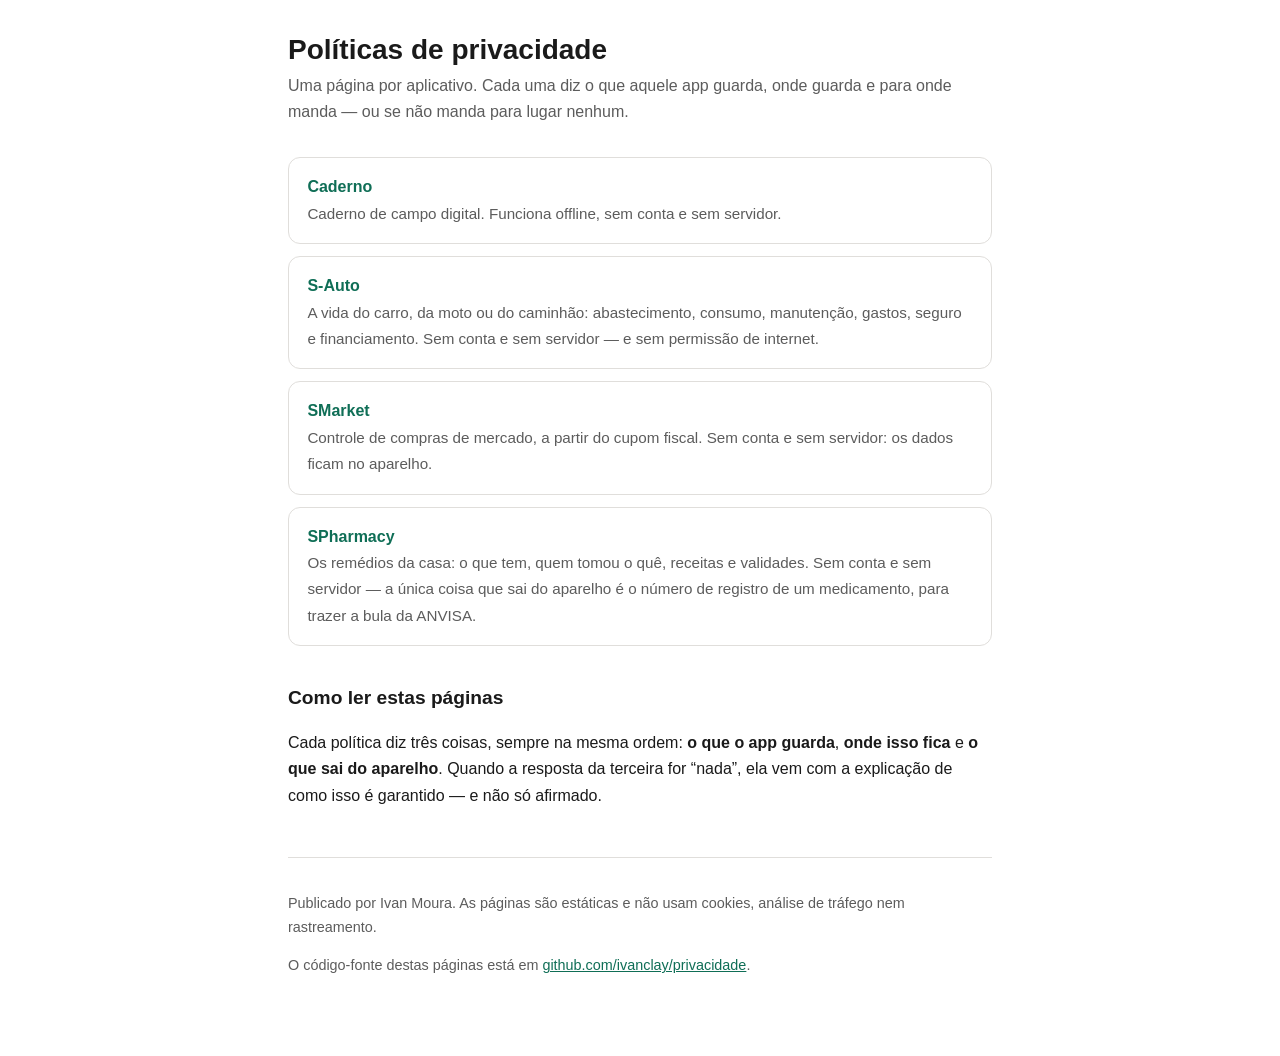
==== index.html @ 334f8fe8 "S-Auto 0.25.0: o nome novo, o S-Auto Pro pela Google Play e as permissoes de compra, e a pagina em d" ====
<!doctype html>
<html lang="pt-BR">
<head>
<meta charset="utf-8">
<meta name="viewport" content="width=device-width, initial-scale=1">
<title>Políticas de privacidade — Ivan Moura</title>
<meta name="description" content="Políticas de privacidade dos aplicativos publicados por Ivan Moura.">
<link rel="stylesheet" href="estilo.css">
</head>
<body>
<main>

  <h1>Políticas de privacidade</h1>
  <p class="subtitulo">Uma página por aplicativo. Cada uma diz o que aquele app guarda, onde guarda e
  para onde manda — ou se não manda para lugar nenhum.</p>

  <ul class="lista-de-apps">
    <li>
      <a href="caderno/">
        <strong>Caderno</strong>
        <span>Caderno de campo digital. Funciona offline, sem conta e sem servidor.</span>
      </a>
    </li>
    <li>
      <a href="sauto/">
        <strong>S-Auto</strong>
        <span>A vida do carro, da moto ou do caminhão: abastecimento, consumo, manutenção, gastos,
        seguro e financiamento. Sem conta e sem servidor — e sem permissão de internet.</span>
      </a>
    </li>
    <li>
      <a href="smarket/">
        <strong>SMarket</strong>
        <span>Controle de compras de mercado, a partir do cupom fiscal. Sem conta e sem servidor:
        os dados ficam no aparelho.</span>
      </a>
    </li>
    <li>
      <a href="spharmacy/">
        <strong>SPharmacy</strong>
        <span>Os remédios da casa: o que tem, quem tomou o quê, receitas e validades. Sem conta e
        sem servidor — a única coisa que sai do aparelho é o número de registro de um medicamento,
        para trazer a bula da ANVISA.</span>
      </a>
    </li>
  </ul>

  <h2>Como ler estas páginas</h2>

  <p>Cada política diz três coisas, sempre na mesma ordem: <strong>o que o app guarda</strong>,
  <strong>onde isso fica</strong> e <strong>o que sai do aparelho</strong>. Quando a resposta da
  terceira for “nada”, ela vem com a explicação de como isso é garantido — e não só afirmado.</p>

  <footer>
    <p>Publicado por Ivan Moura. As páginas são estáticas e não usam cookies, análise de tráfego nem
    rastreamento.</p>
    <p>O código-fonte destas páginas está em
    <a href="https://github.com/ivanclay/privacidade">github.com/ivanclay/privacidade</a>.</p>
  </footer>

</main>
</body>
</html>
---- estilo.css ----
/* Estilo comum das páginas de privacidade.
   Um arquivo só, para que acrescentar um app custe uma pasta e um HTML. */

:root {
  color-scheme: light dark;
  --fundo: #ffffff;
  --superficie: #f5f4f0;
  --texto: #1a1a1a;
  --texto-fraco: #5c5c5c;
  --linha: #e0dedb;
  --destaque: #0f6e56;
}

@media (prefers-color-scheme: dark) {
  :root {
    --fundo: #14161a;
    --superficie: #1d2026;
    --texto: #eceff4;
    --texto-fraco: #a6adba;
    --linha: #2c313a;
    --destaque: #5fcfae;
  }
}

* { box-sizing: border-box; }

body {
  margin: 0;
  padding: 2rem 1.25rem 4rem;
  background: var(--fundo);
  color: var(--texto);
  font: 16px/1.65 -apple-system, BlinkMacSystemFont, "Segoe UI", Roboto, Arial, sans-serif;
}

main { max-width: 44rem; margin: 0 auto; }

h1 { font-size: 1.75rem; line-height: 1.25; margin: 0 0 .35rem; }
h2 { font-size: 1.2rem; margin: 2.25rem 0 .5rem; }
h3 { font-size: 1rem; margin: 1.5rem 0 .35rem; }

.subtitulo { color: var(--texto-fraco); margin: 0 0 2rem; }

a { color: var(--destaque); }

.destaque {
  background: var(--superficie);
  border-radius: .75rem;
  padding: 1rem 1.15rem;
  margin: 1.5rem 0;
}

.destaque p:first-child { margin-top: 0; }
.destaque p:last-child { margin-bottom: 0; }

ul { padding-left: 1.25rem; }
li { margin: .35rem 0; }

table { border-collapse: collapse; width: 100%; margin: 1rem 0; }
th, td { text-align: left; padding: .5rem .6rem; border-bottom: 1px solid var(--linha); vertical-align: top; }
th { color: var(--texto-fraco); font-weight: 600; font-size: .9rem; }

.lista-de-apps { list-style: none; padding: 0; }

.lista-de-apps li {
  border: 1px solid var(--linha);
  border-radius: .75rem;
  margin: .75rem 0;
}

.lista-de-apps a {
  display: block;
  padding: 1rem 1.15rem;
  text-decoration: none;
  color: inherit;
}

.lista-de-apps a:hover { background: var(--superficie); }
.lista-de-apps strong { display: block; color: var(--destaque); }
.lista-de-apps span { color: var(--texto-fraco); font-size: .95rem; }

footer {
  margin-top: 3rem;
  padding-top: 1.25rem;
  border-top: 1px solid var(--linha);
  color: var(--texto-fraco);
  font-size: .9rem;
}

.pendente {
  border-left: 3px solid var(--destaque);
  padding-left: .75rem;
  color: var(--texto-fraco);
}
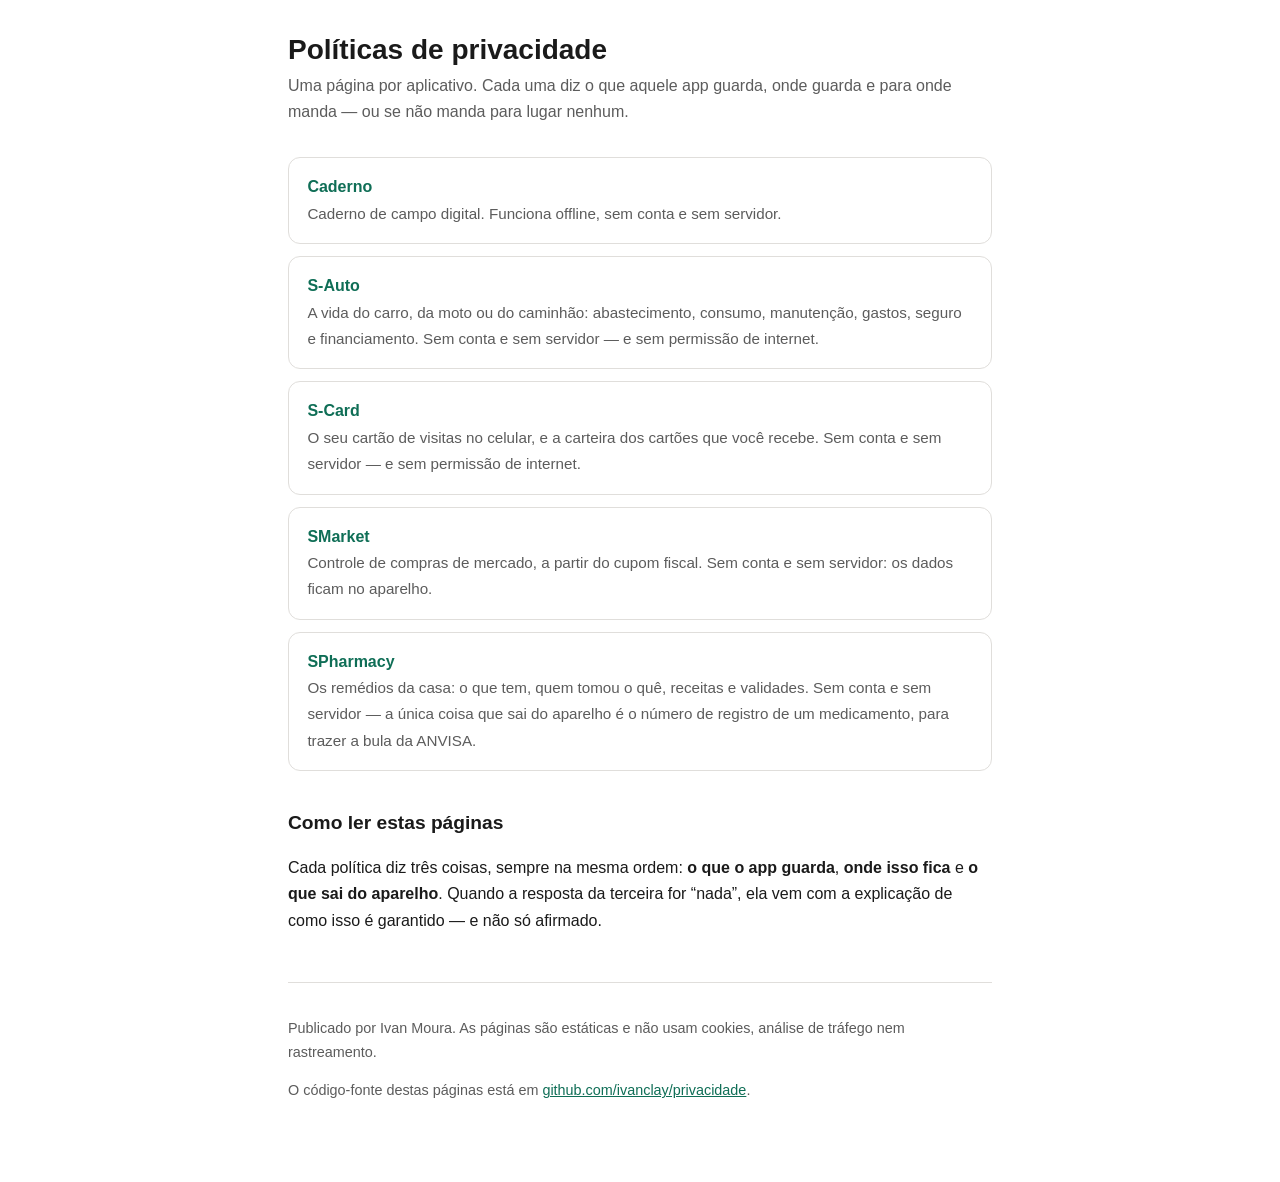
==== commit 06977cf3: "S-Card: a pagina previa, no padrao das outras, com os cartoes recebidos como dado de terceiros" ====
--- a/index.html
+++ b/index.html
@@ -26,6 +26,13 @@
         <strong>S-Auto</strong>
         <span>A vida do carro, da moto ou do caminhão: abastecimento, consumo, manutenção, gastos,
         seguro e financiamento. Sem conta e sem servidor — e sem permissão de internet.</span>
+      </a>
+    </li>
+    <li>
+      <a href="scard/">
+        <strong>S-Card</strong>
+        <span>O seu cartão de visitas no celular, e a carteira dos cartões que você recebe. Sem conta e
+        sem servidor — e sem permissão de internet.</span>
       </a>
     </li>
     <li>
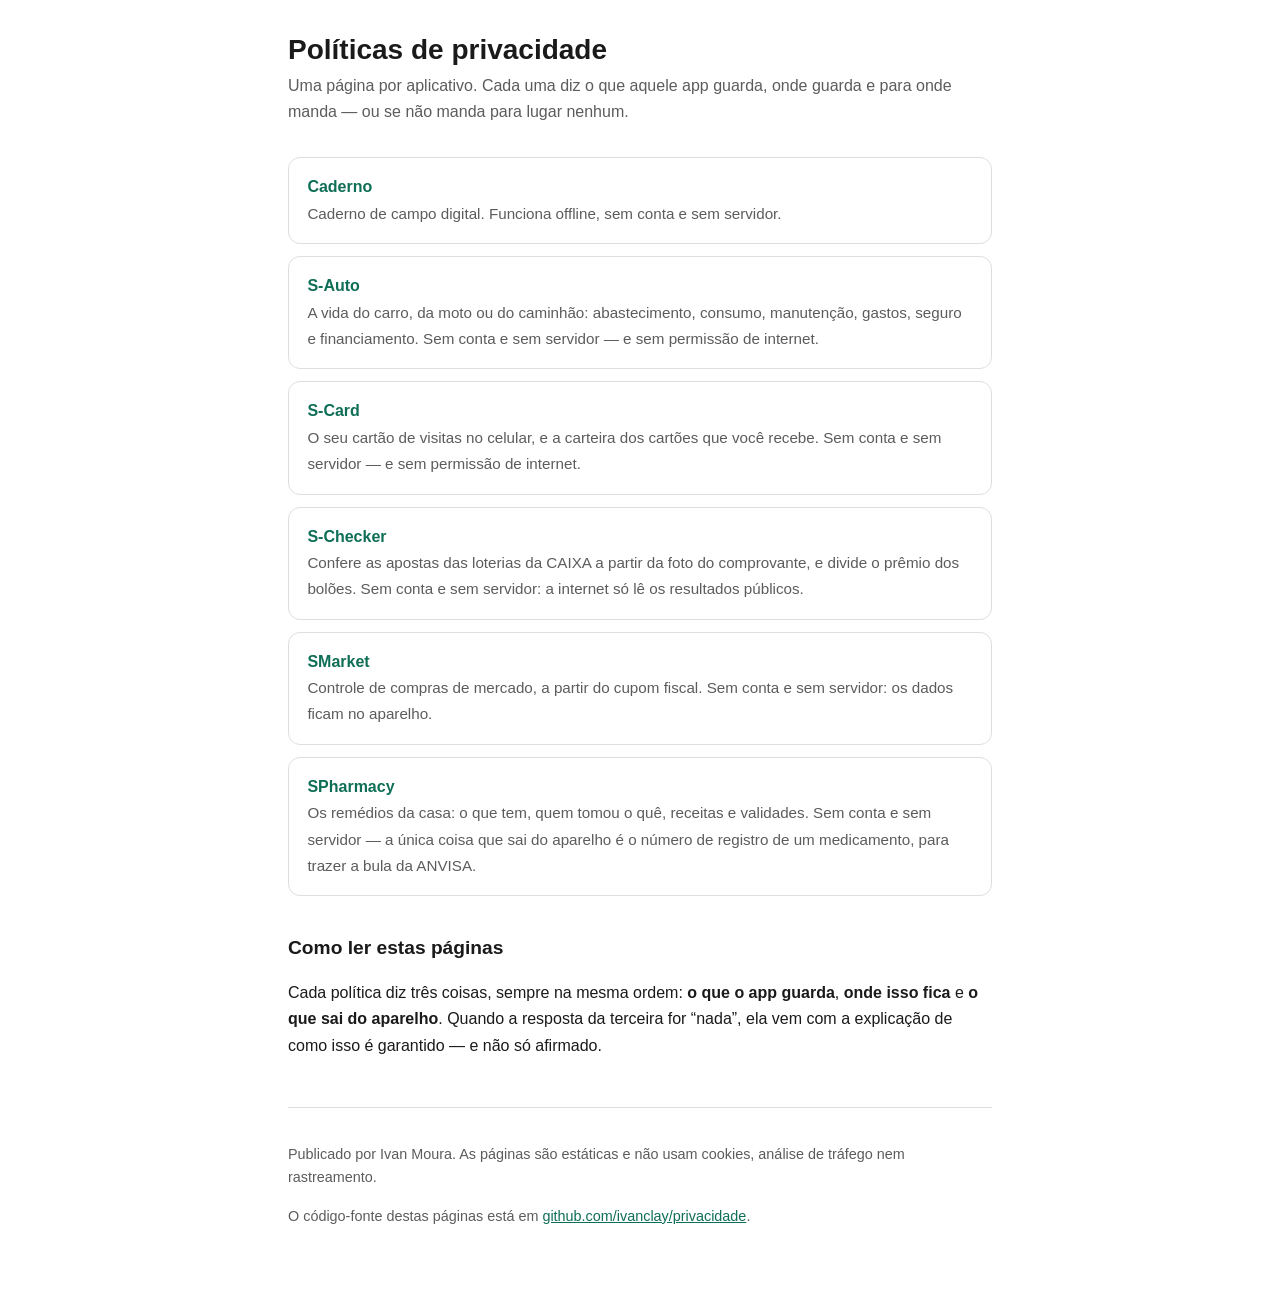
==== commit b0950a34: "S-Checker: a pagina previa, com a leitura publica dos resultados da CAIXA, o aviso so quando ligado," ====
--- a/index.html
+++ b/index.html
@@ -36,6 +36,13 @@
       </a>
     </li>
     <li>
+      <a href="schecker/">
+        <strong>S-Checker</strong>
+        <span>Confere as apostas das loterias da CAIXA a partir da foto do comprovante, e divide o
+        prêmio dos bolões. Sem conta e sem servidor: a internet só lê os resultados públicos.</span>
+      </a>
+    </li>
+    <li>
       <a href="smarket/">
         <strong>SMarket</strong>
         <span>Controle de compras de mercado, a partir do cupom fiscal. Sem conta e sem servidor:
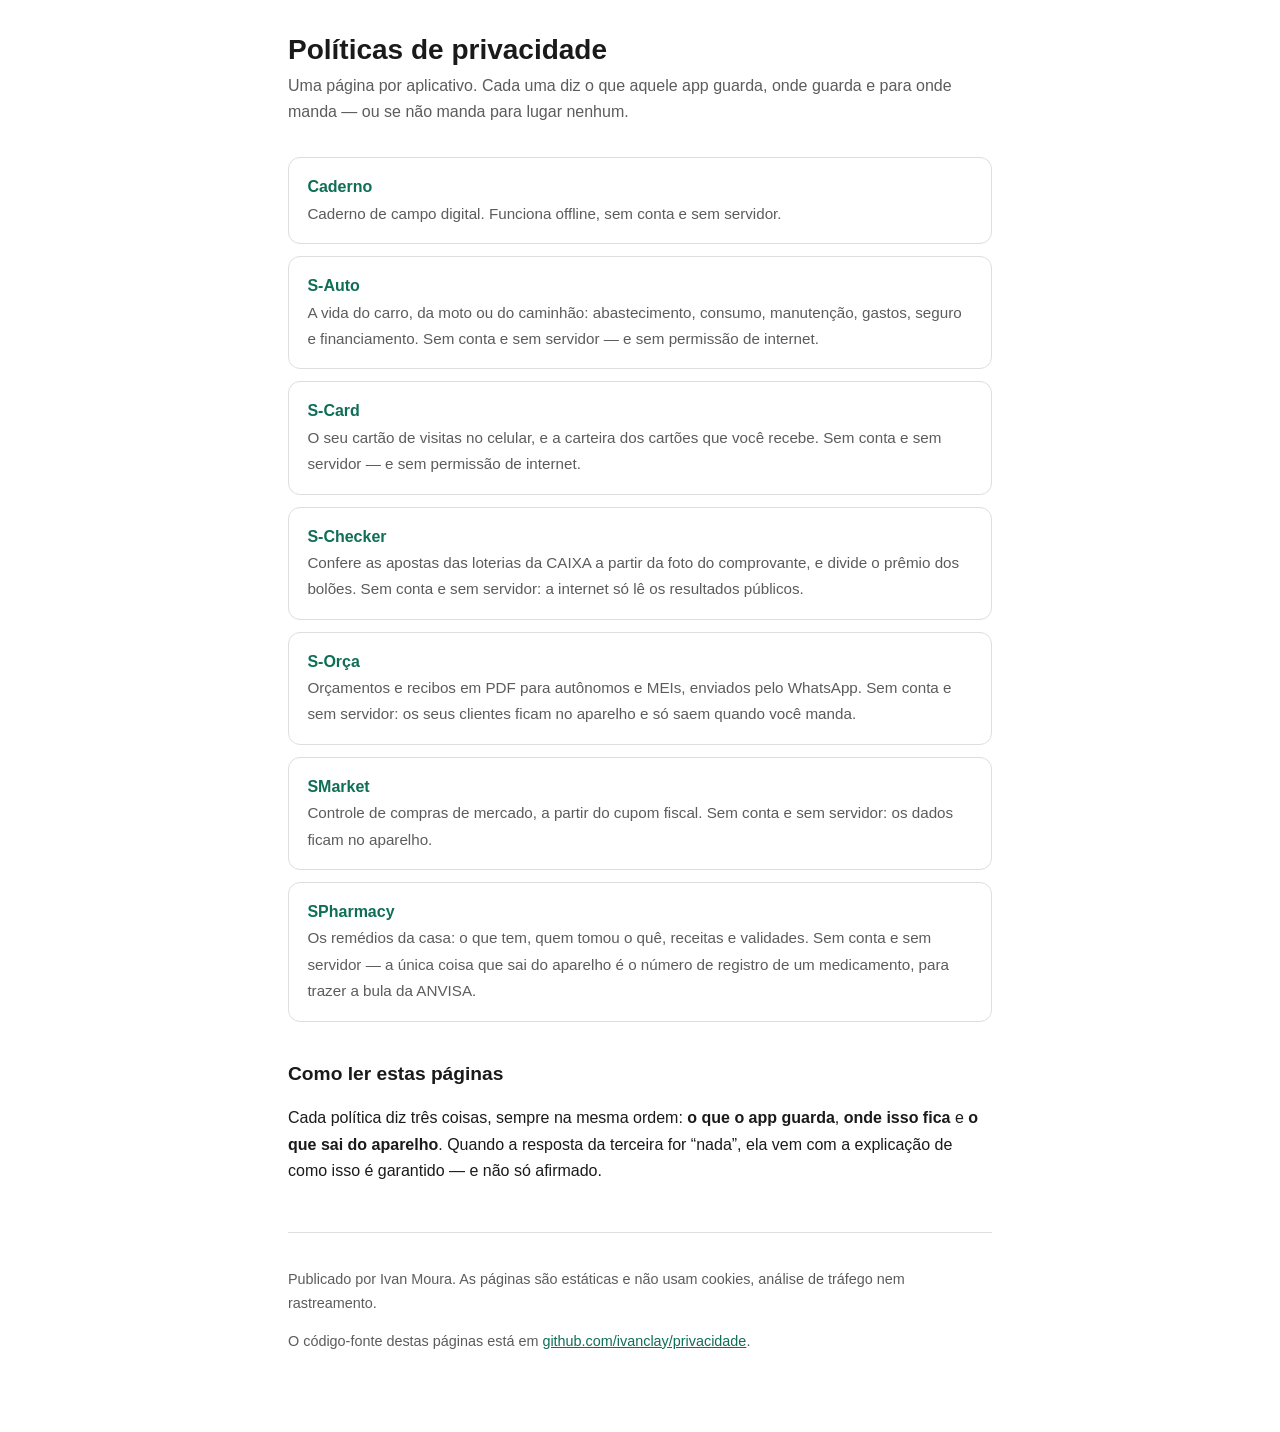
==== commit 4141d905: "S-Orca: entra no indice e no LEIAME, com as pendencias da pagina previa (L-17 e L-18 do app)" ====
--- a/index.html
+++ b/index.html
@@ -43,6 +43,13 @@
       </a>
     </li>
     <li>
+      <a href="sorca/">
+        <strong>S-Orça</strong>
+        <span>Orçamentos e recibos em PDF para autônomos e MEIs, enviados pelo WhatsApp. Sem conta e
+        sem servidor: os seus clientes ficam no aparelho e só saem quando você manda.</span>
+      </a>
+    </li>
+    <li>
       <a href="smarket/">
         <strong>SMarket</strong>
         <span>Controle de compras de mercado, a partir do cupom fiscal. Sem conta e sem servidor:
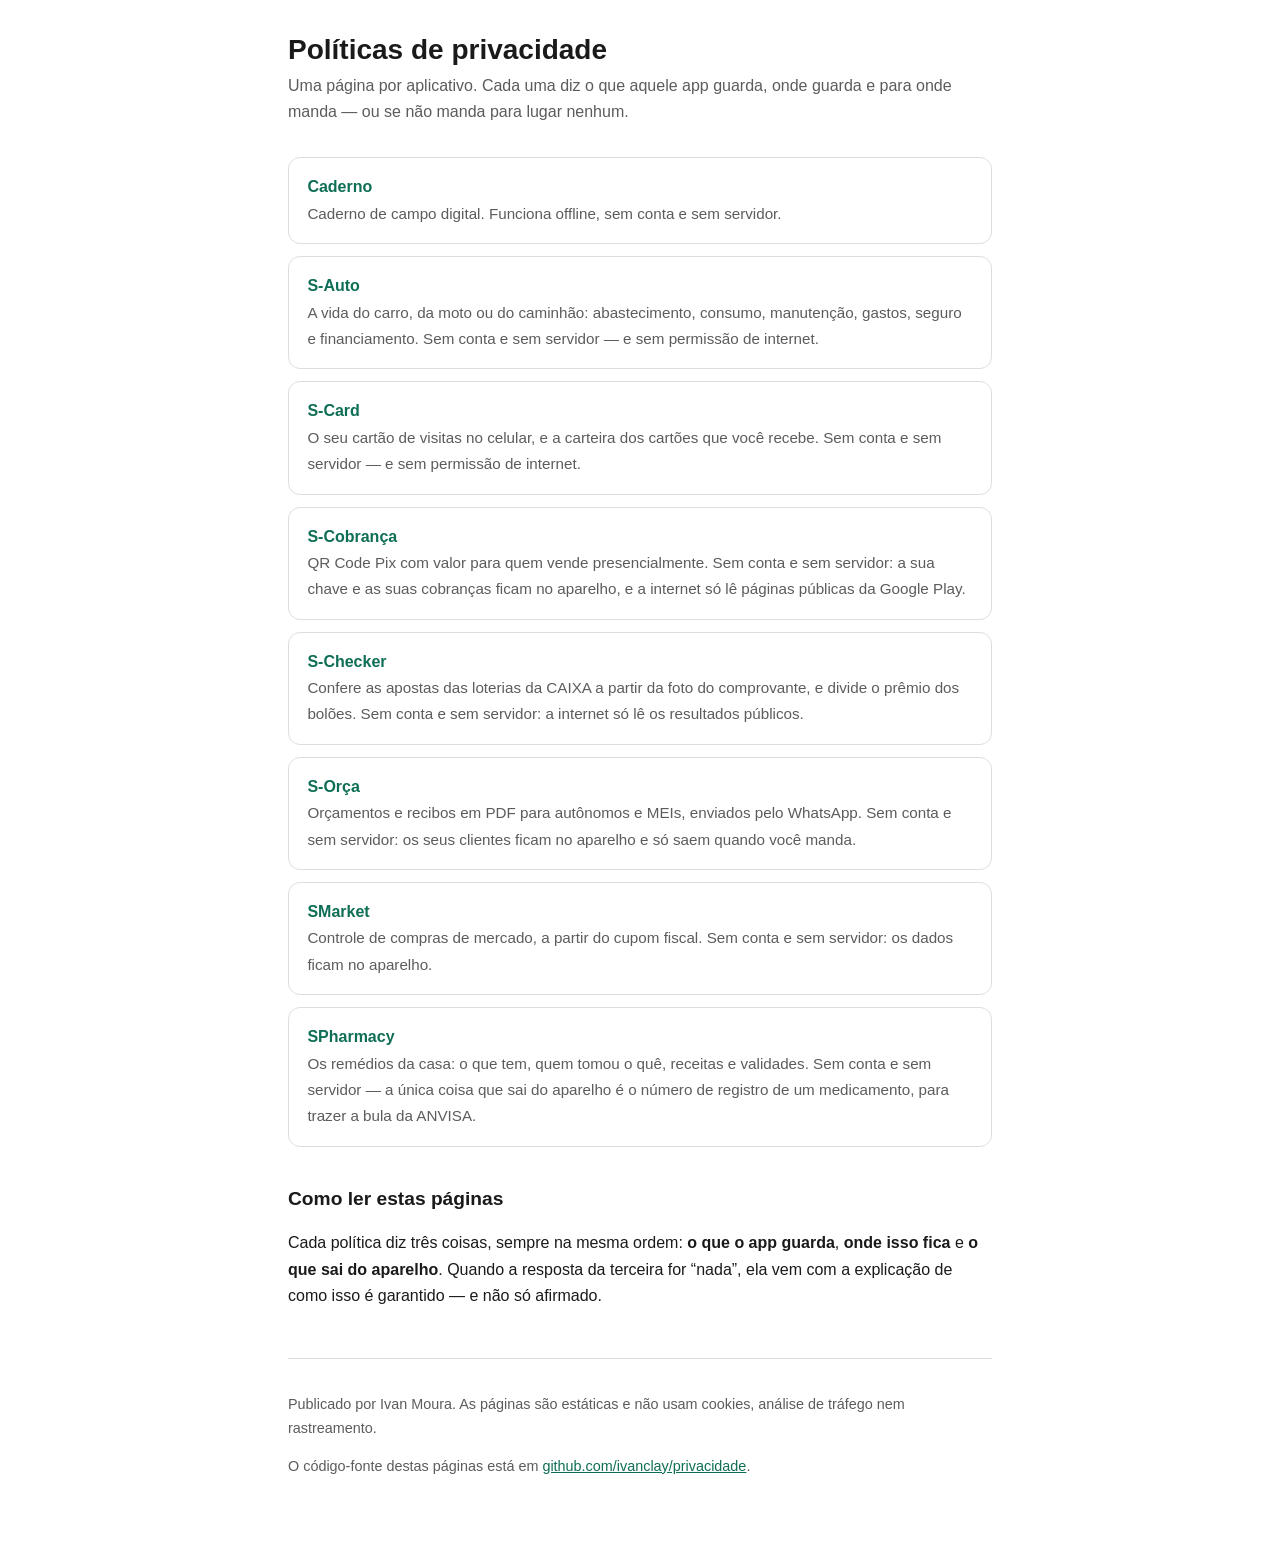
==== commit 24ec2937: "S-Cobranca: entra no indice e no LEIAME, com as pendencias da pagina" ====
--- a/index.html
+++ b/index.html
@@ -33,6 +33,13 @@
         <strong>S-Card</strong>
         <span>O seu cartão de visitas no celular, e a carteira dos cartões que você recebe. Sem conta e
         sem servidor — e sem permissão de internet.</span>
+      </a>
+    </li>
+    <li>
+      <a href="scobranca/">
+        <strong>S-Cobrança</strong>
+        <span>QR Code Pix com valor para quem vende presencialmente. Sem conta e sem servidor: a sua
+        chave e as suas cobranças ficam no aparelho, e a internet só lê páginas públicas da Google Play.</span>
       </a>
     </li>
     <li>
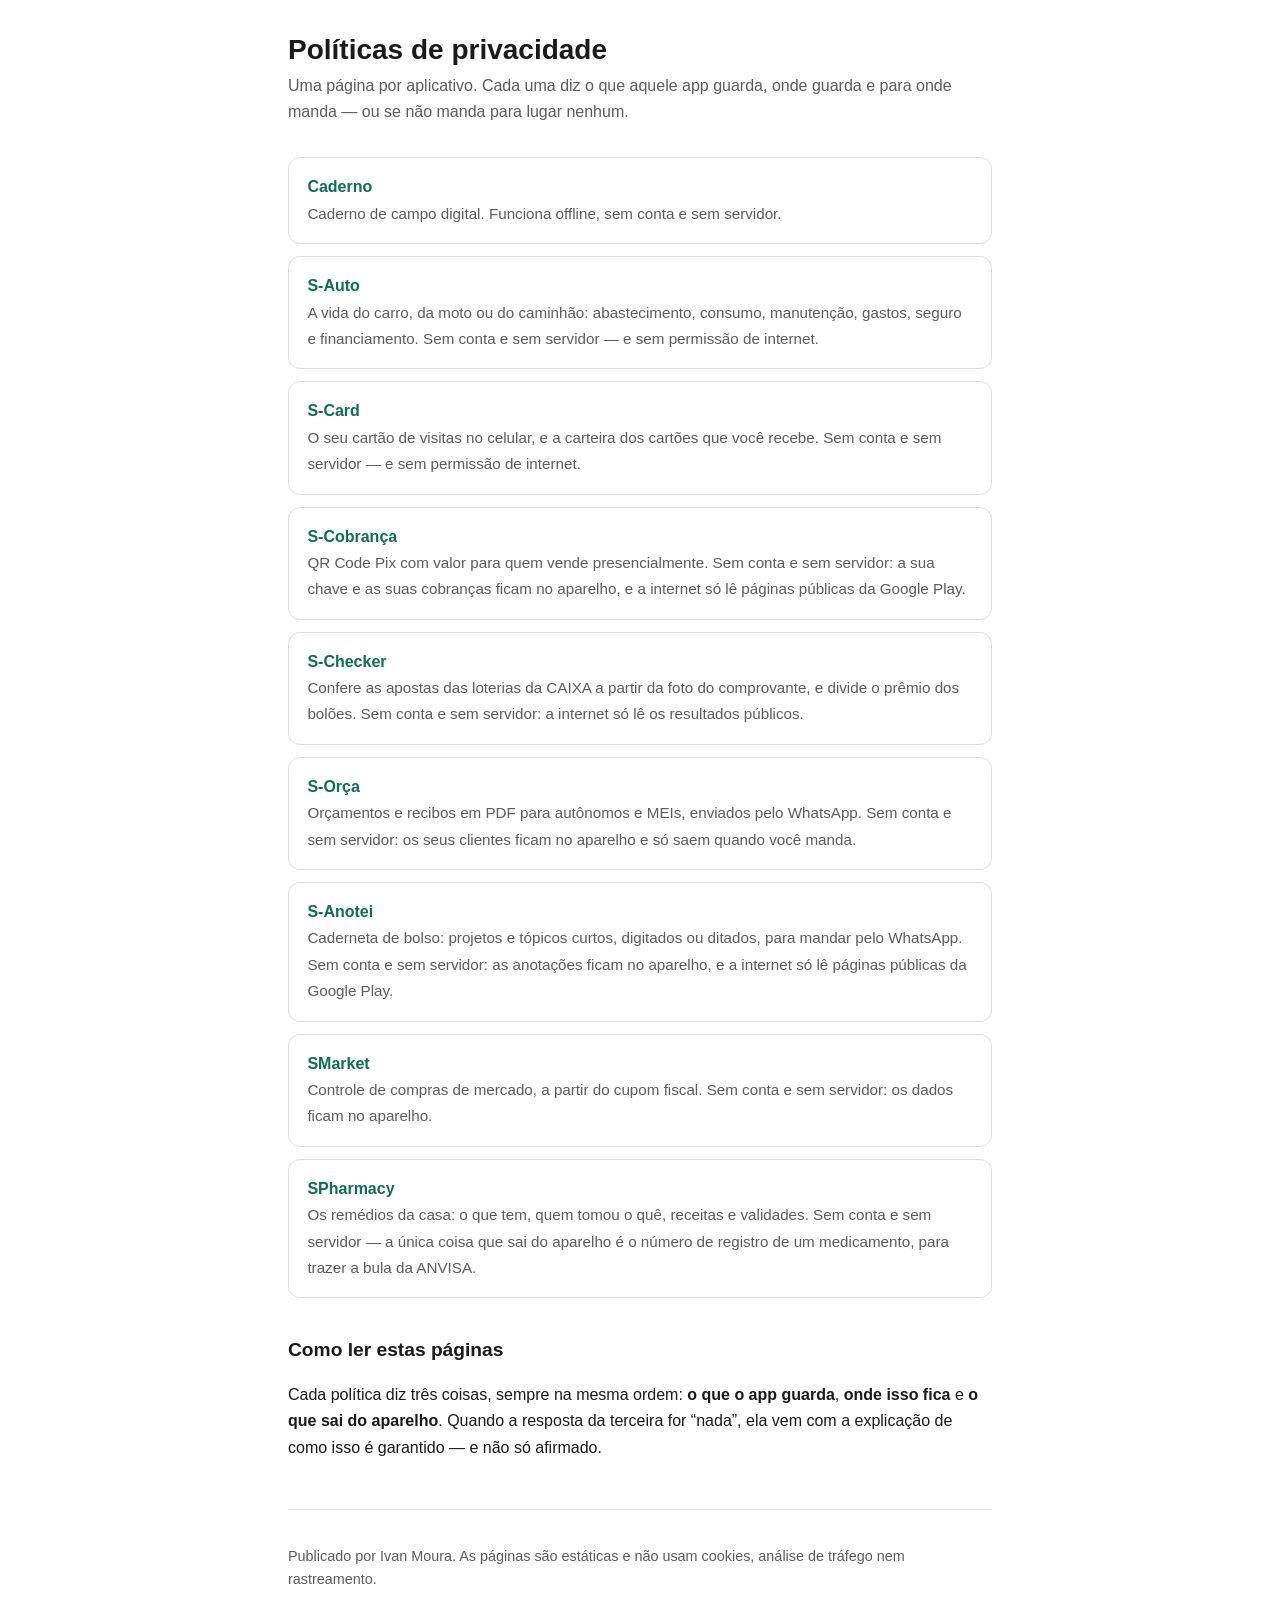
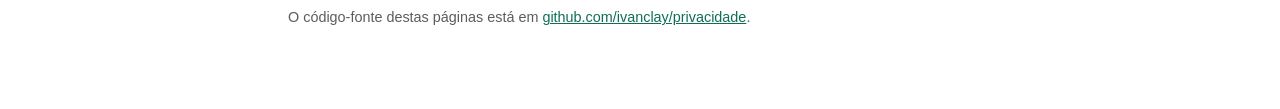
==== commit 2ae071ec: "S-Anotei: politica de privacidade em teste, no indice e no LEIAME" ====
--- a/index.html
+++ b/index.html
@@ -57,6 +57,14 @@
       </a>
     </li>
     <li>
+      <a href="sanotei/">
+        <strong>S-Anotei</strong>
+        <span>Caderneta de bolso: projetos e tópicos curtos, digitados ou ditados, para mandar pelo
+        WhatsApp. Sem conta e sem servidor: as anotações ficam no aparelho, e a internet só lê páginas
+        públicas da Google Play.</span>
+      </a>
+    </li>
+    <li>
       <a href="smarket/">
         <strong>SMarket</strong>
         <span>Controle de compras de mercado, a partir do cupom fiscal. Sem conta e sem servidor:
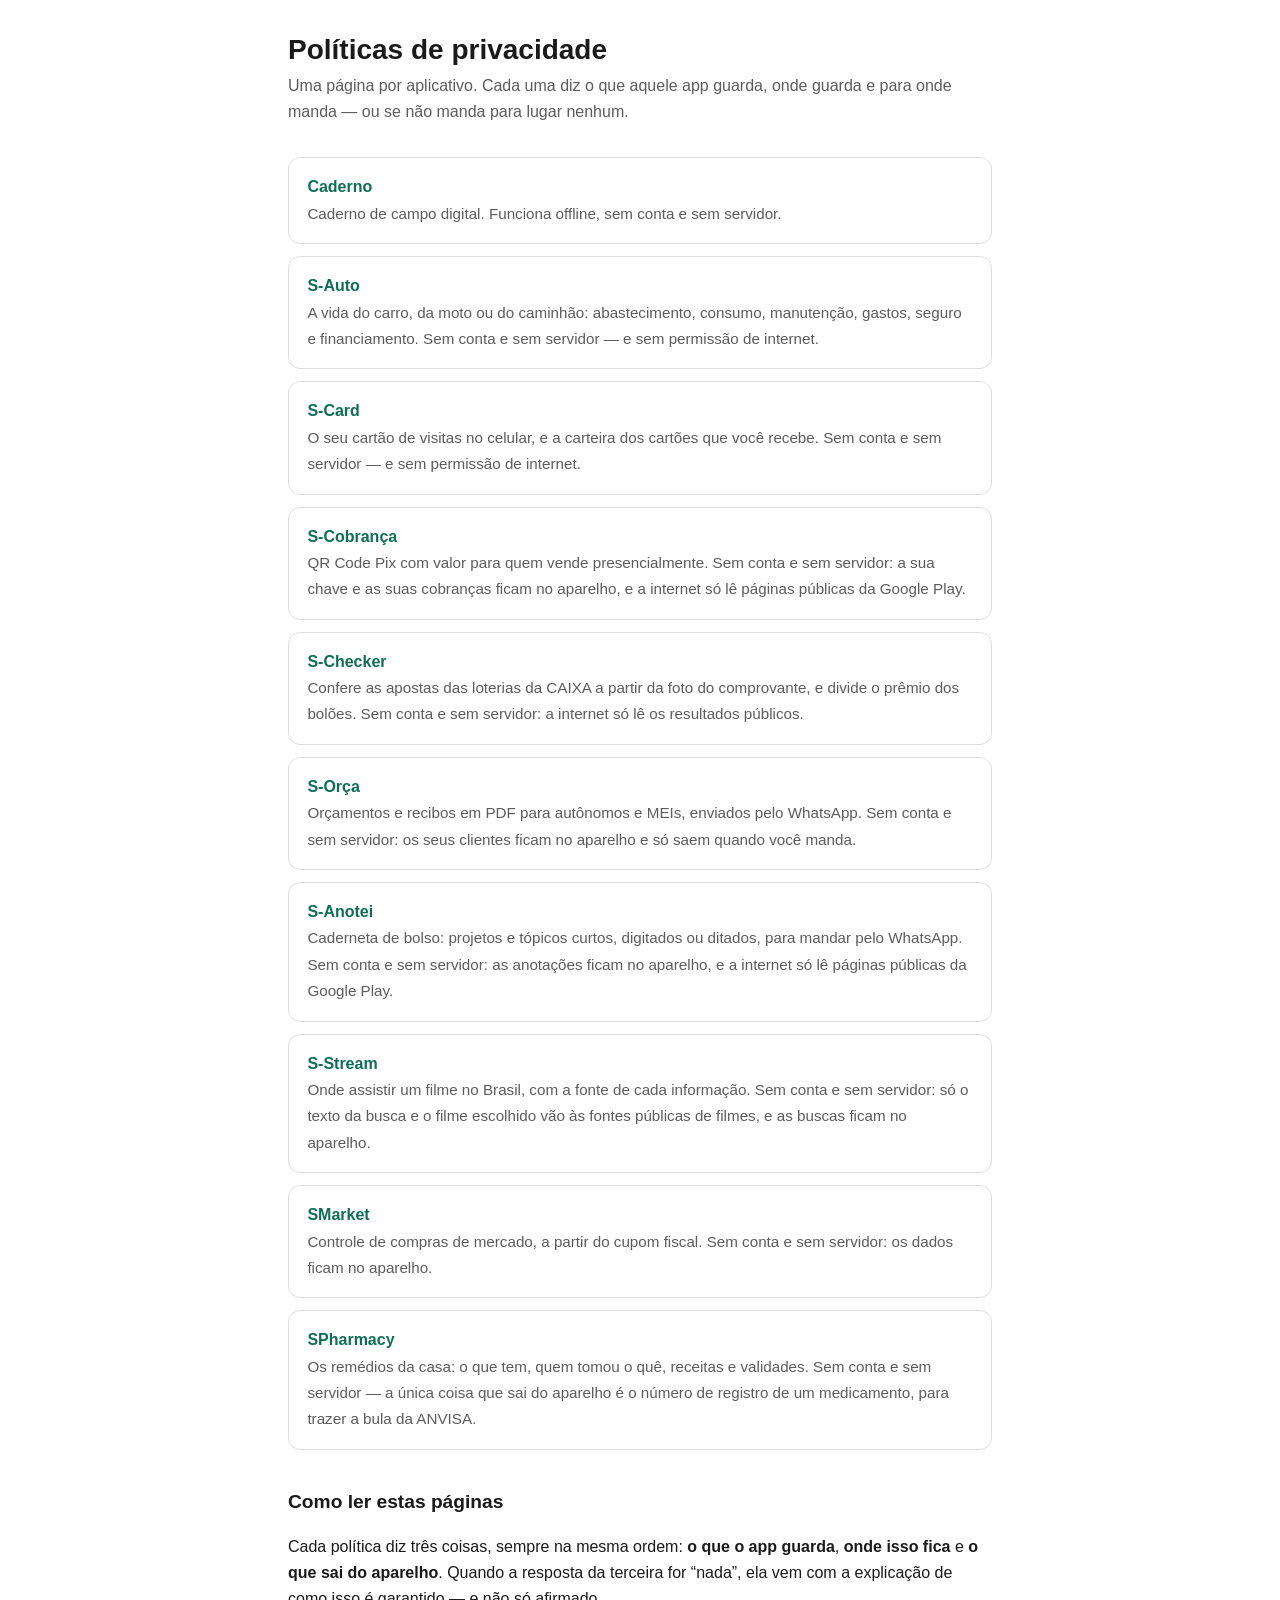
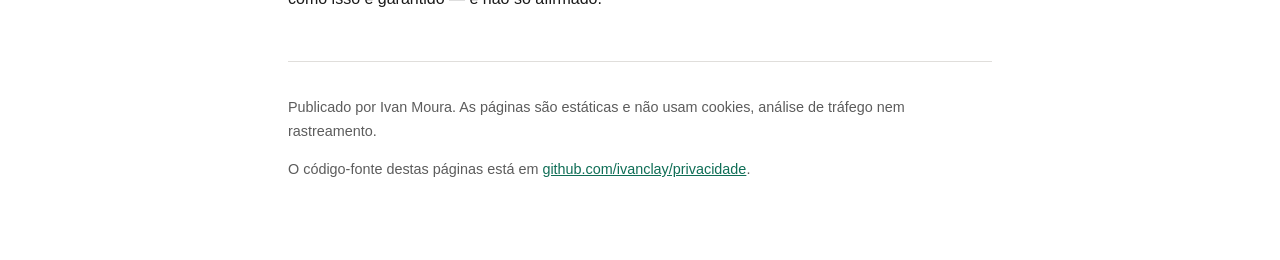
==== commit 8219ddcb: "S-Stream: politica de privacidade, no indice e no LEIAME" ====
--- a/index.html
+++ b/index.html
@@ -65,6 +65,13 @@
       </a>
     </li>
     <li>
+      <a href="sstream/">
+        <strong>S-Stream</strong>
+        <span>Onde assistir um filme no Brasil, com a fonte de cada informação. Sem conta e sem servidor:
+        só o texto da busca e o filme escolhido vão às fontes públicas de filmes, e as buscas ficam no aparelho.</span>
+      </a>
+    </li>
+    <li>
       <a href="smarket/">
         <strong>SMarket</strong>
         <span>Controle de compras de mercado, a partir do cupom fiscal. Sem conta e sem servidor:
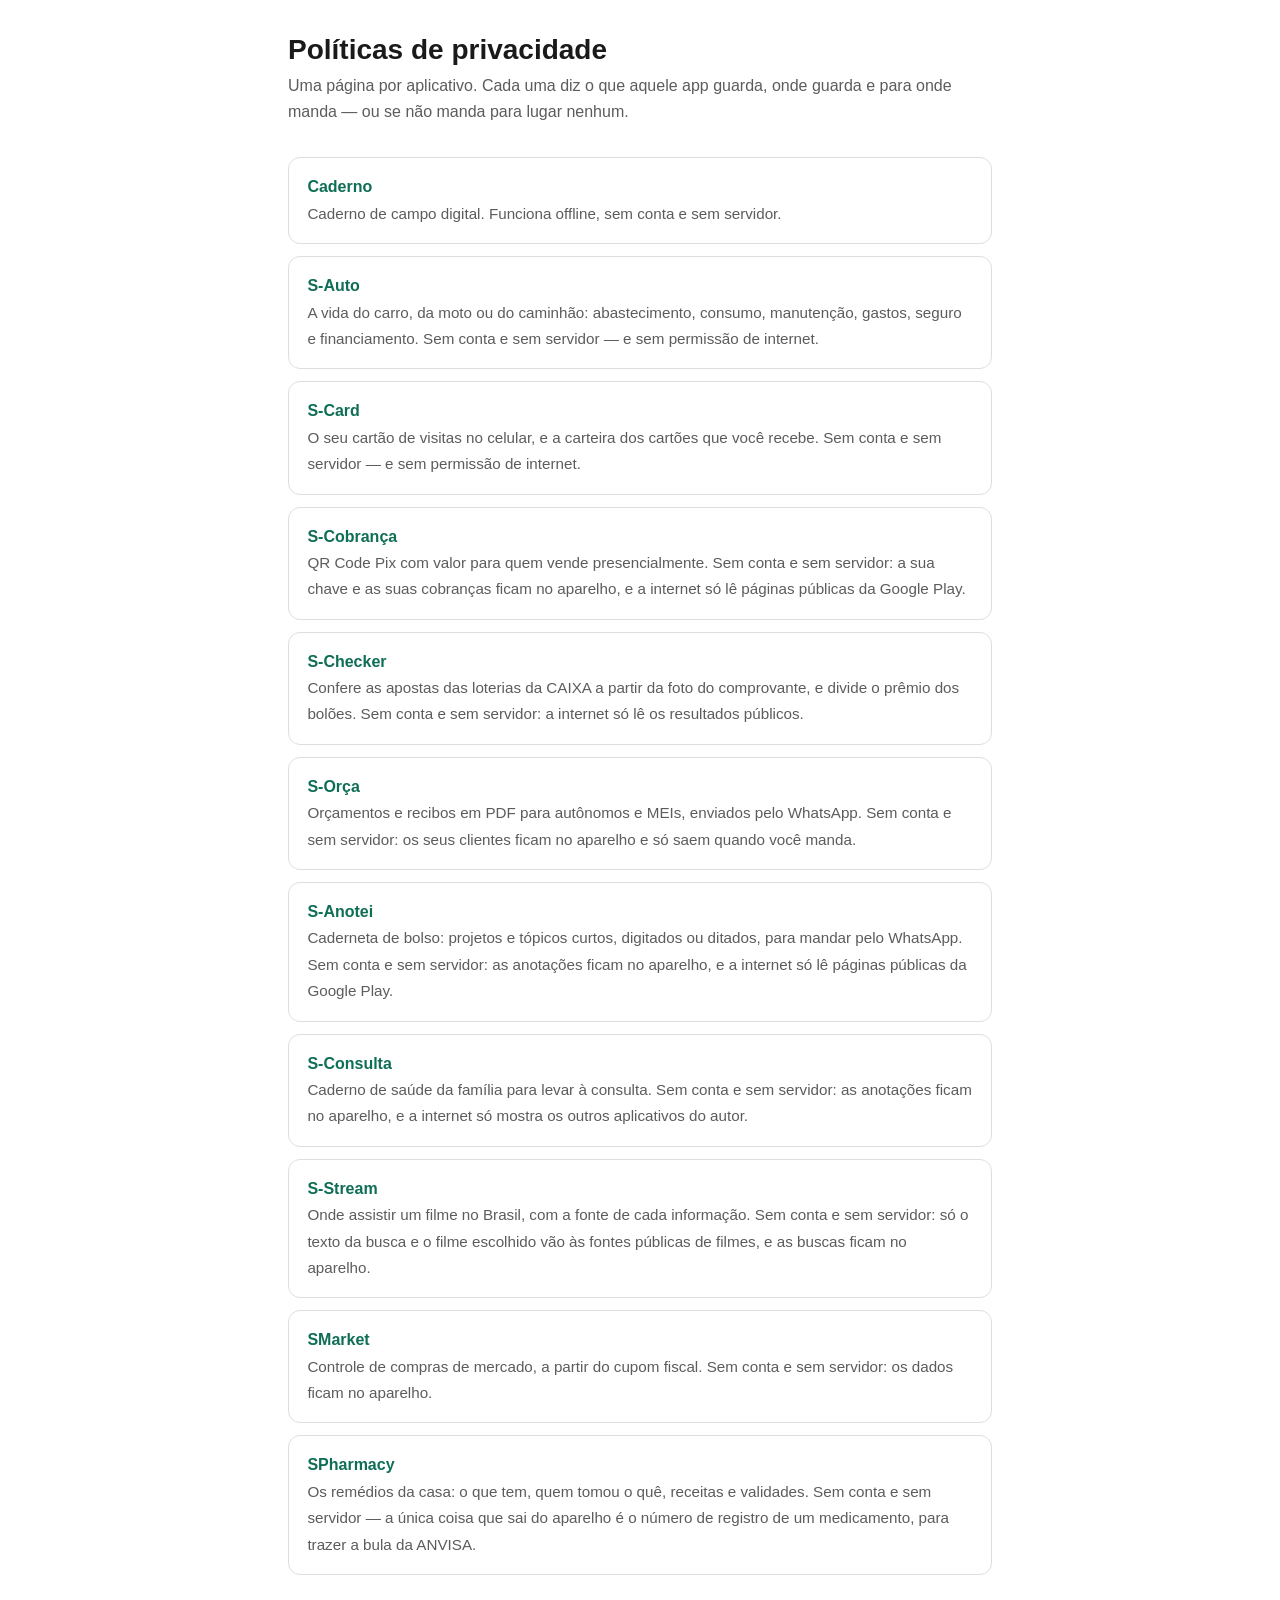
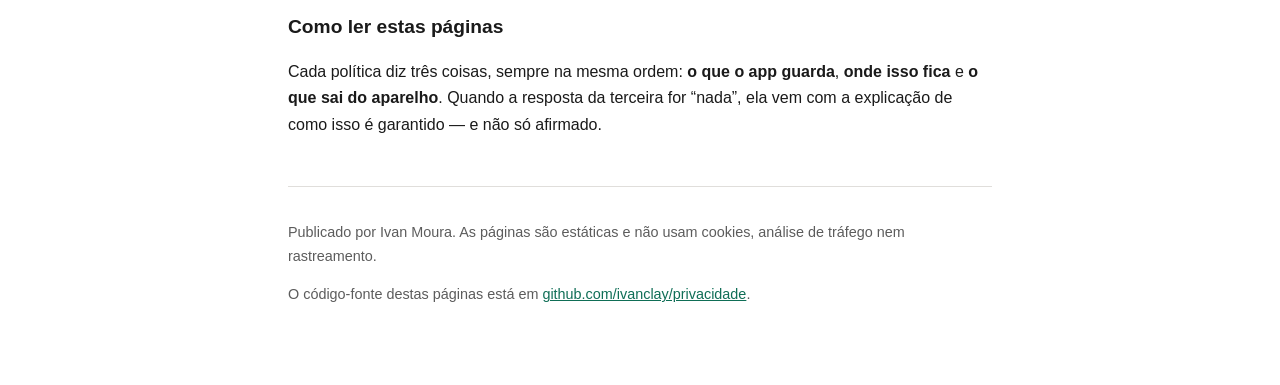
==== commit d1aef46b: "S-Consulta: politica de privacidade, no indice e no LEIAME" ====
--- a/index.html
+++ b/index.html
@@ -65,6 +65,13 @@
       </a>
     </li>
     <li>
+      <a href="sconsulta/">
+        <strong>S-Consulta</strong>
+        <span>Caderno de saúde da família para levar à consulta. Sem conta e sem servidor: as anotações ficam
+        no aparelho, e a internet só mostra os outros aplicativos do autor.</span>
+      </a>
+    </li>
+    <li>
       <a href="sstream/">
         <strong>S-Stream</strong>
         <span>Onde assistir um filme no Brasil, com a fonte de cada informação. Sem conta e sem servidor:
